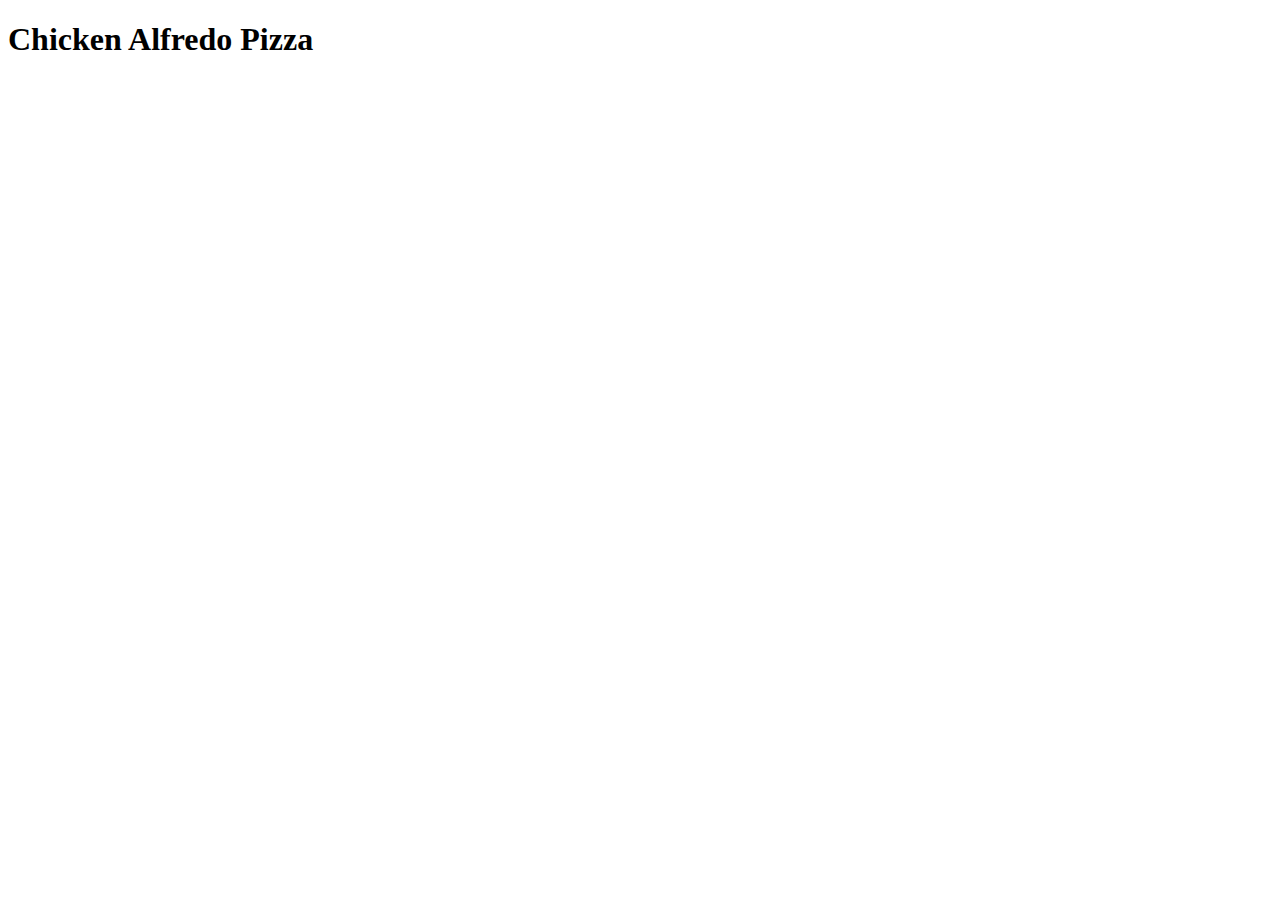
==== recipes/pizza.html @ 6213a2bc "Recipes and pizza.html setup and added" ====
<!DOCTYPE html>
<html lang="en">
<head>
    <meta charset="UTF-8">
    <meta name="viewport" content="width=device-width, initial-scale=1.0">
    <title>Document</title>
</head>
<body>
    <h1>Chicken Alfredo Pizza</h1>
</body>
</html>
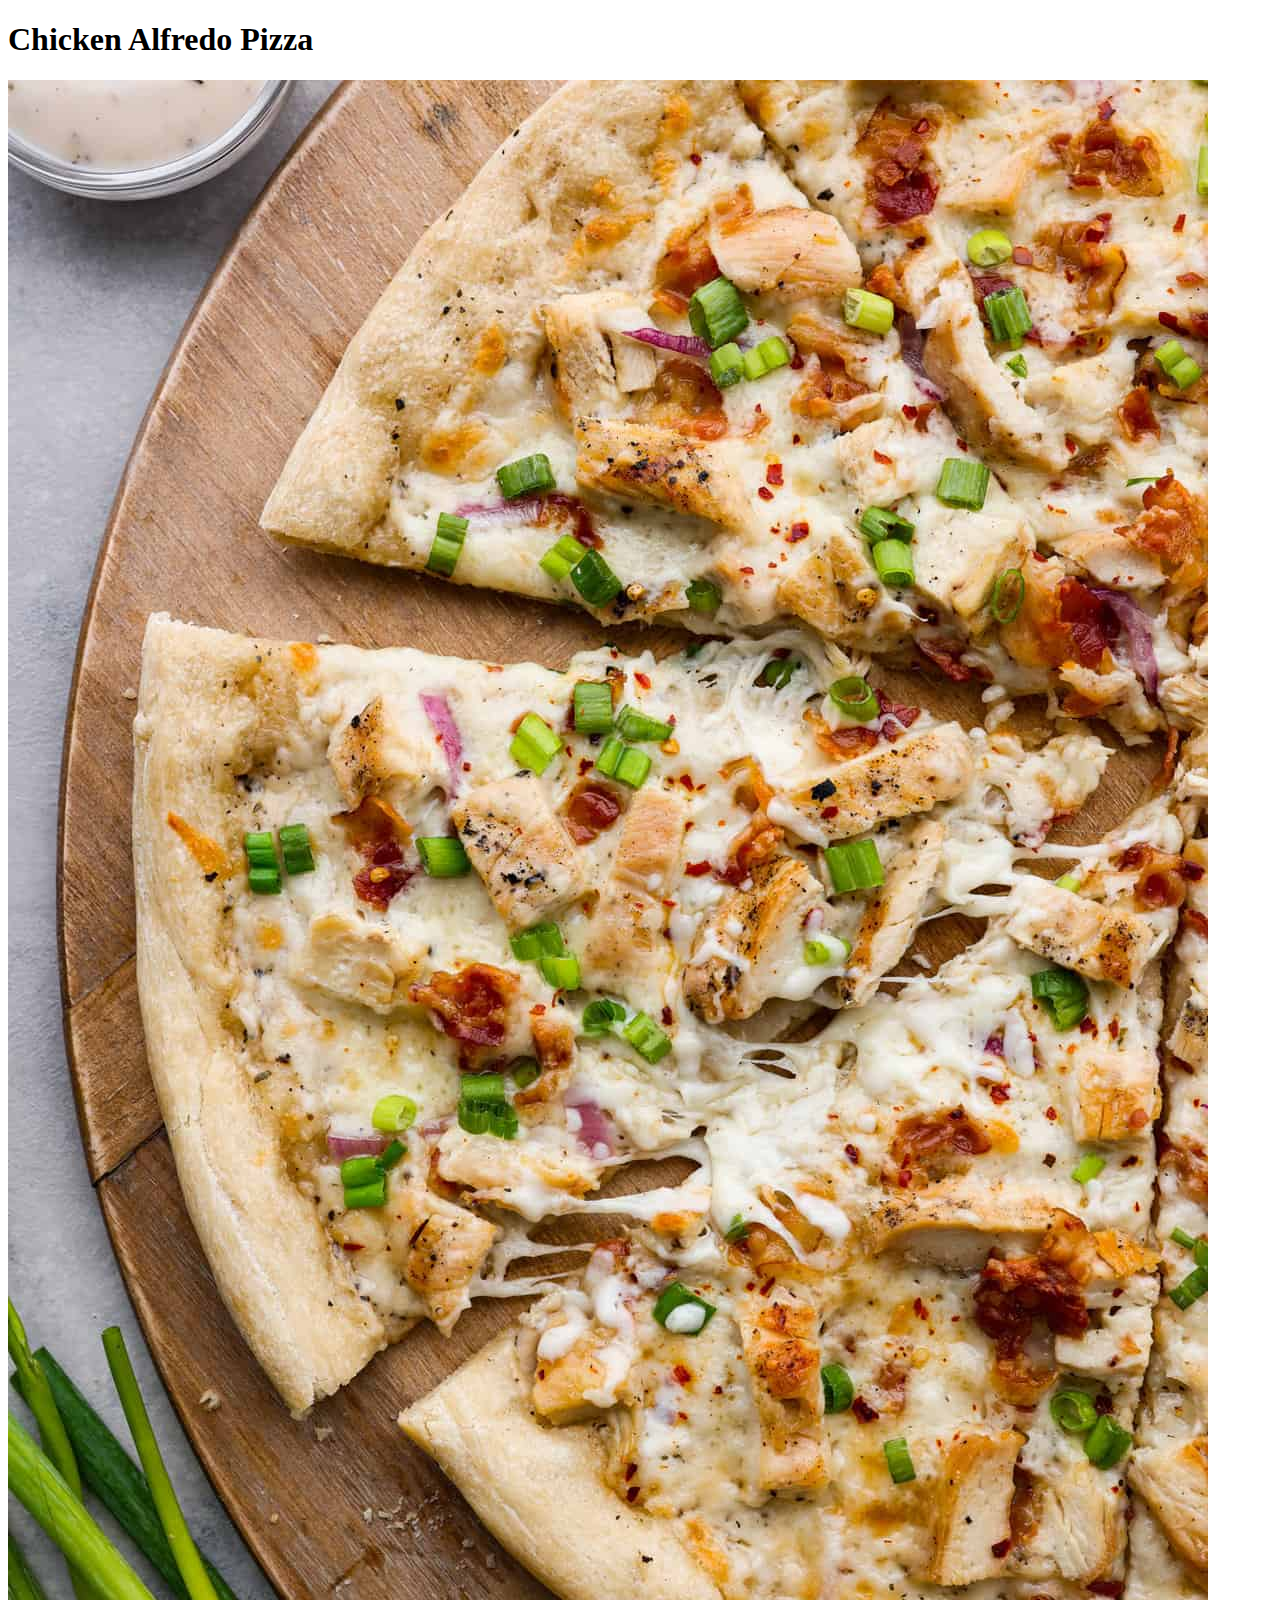
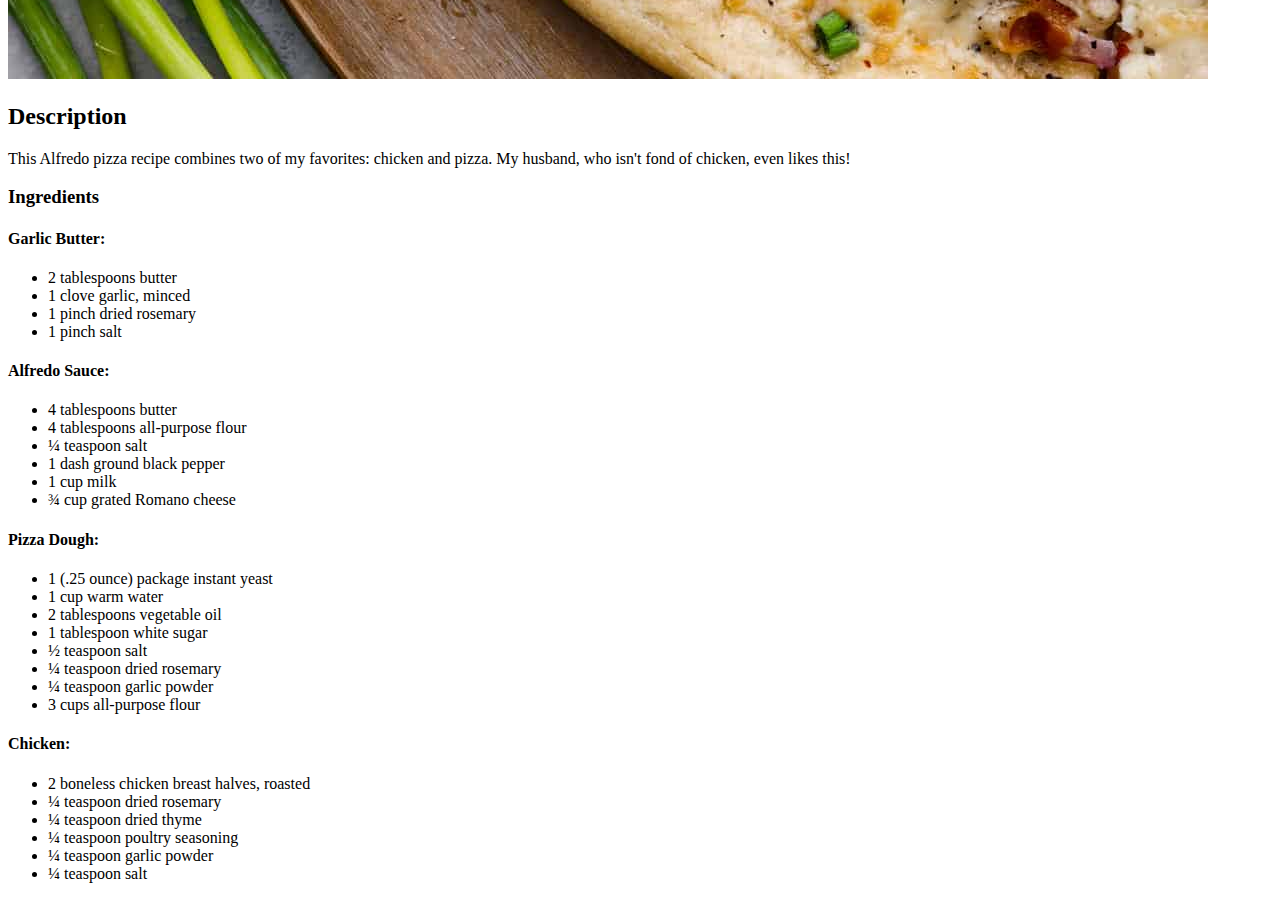
==== commit cf677de7: "added list of ingredients inpizza and media in index" ====
--- a/recipes/pizza.html
+++ b/recipes/pizza.html
@@ -6,6 +6,47 @@
     <title>Document</title>
 </head>
 <body>
+    
     <h1>Chicken Alfredo Pizza</h1>
-</body>
+    <img src="../images/pizza.jpg" alt="Alfredo style pizza ready on top of a wood cutting table">
+    <h2>Description</h2>
+    <p>This Alfredo pizza recipe combines two of my favorites: chicken and pizza. My husband, who isn't fond of chicken, even likes this!</p>
+    <h3>Ingredients</h3>
+    <h4>Garlic Butter:</h4>
+    <ul>
+        <li>2 tablespoons butter</li>
+        <li>1 clove garlic, minced</li>
+        <li>1 pinch dried rosemary</li>
+        <li>1 pinch salt</li>
+    </ul>
+    <h4>Alfredo Sauce:</h4>
+    <ul>
+        <li>4 tablespoons butter</li>
+        <li>4 tablespoons all-purpose flour</li>
+        <li>¼ teaspoon salt</li>
+        <li>1 dash ground black pepper</li>
+        <li>1 cup milk</li>
+        <li>¾ cup grated Romano cheese</li>
+    </ul>
+    <h4>Pizza Dough:</h4>
+    <ul>
+        <li>1 (.25 ounce) package instant yeast</li>
+        <li>1 cup warm water</li>
+        <li>2 tablespoons vegetable oil</li>
+        <li>1 tablespoon white sugar</li>
+        <li>½ teaspoon salt</li>
+        <li>¼ teaspoon dried rosemary</li>
+        <li>¼ teaspoon garlic powder</li>
+        <li>3 cups all-purpose flour</li>
+    </ul>
+    <h4>Chicken:</h4>
+    <ul>
+        <li>2 boneless chicken breast halves, roasted</li>
+        <li>¼ teaspoon dried rosemary</li>
+        <li>¼ teaspoon dried thyme</li>
+        <li>¼ teaspoon poultry seasoning</li>
+        <li>¼ teaspoon garlic powder</li>
+        <li>¼ teaspoon salt</li>
+    </ul>
+    </body>
 </html>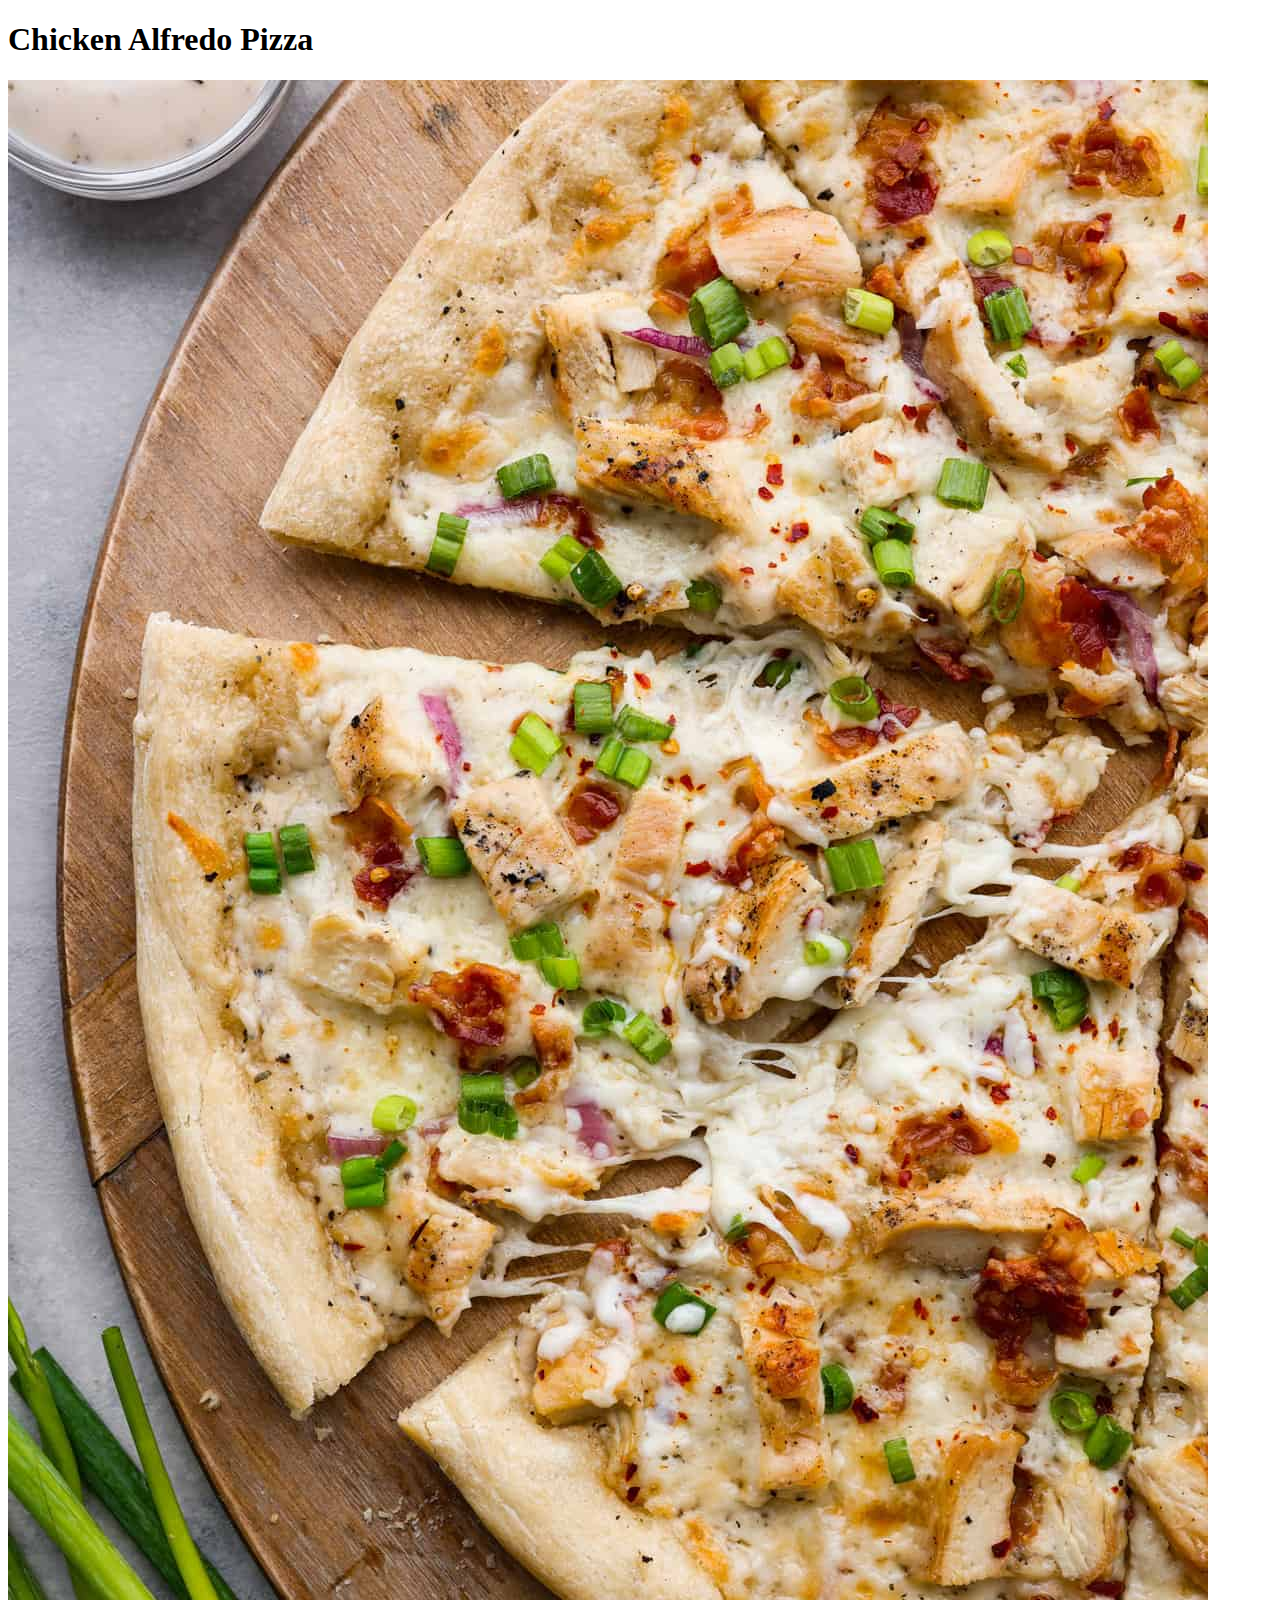
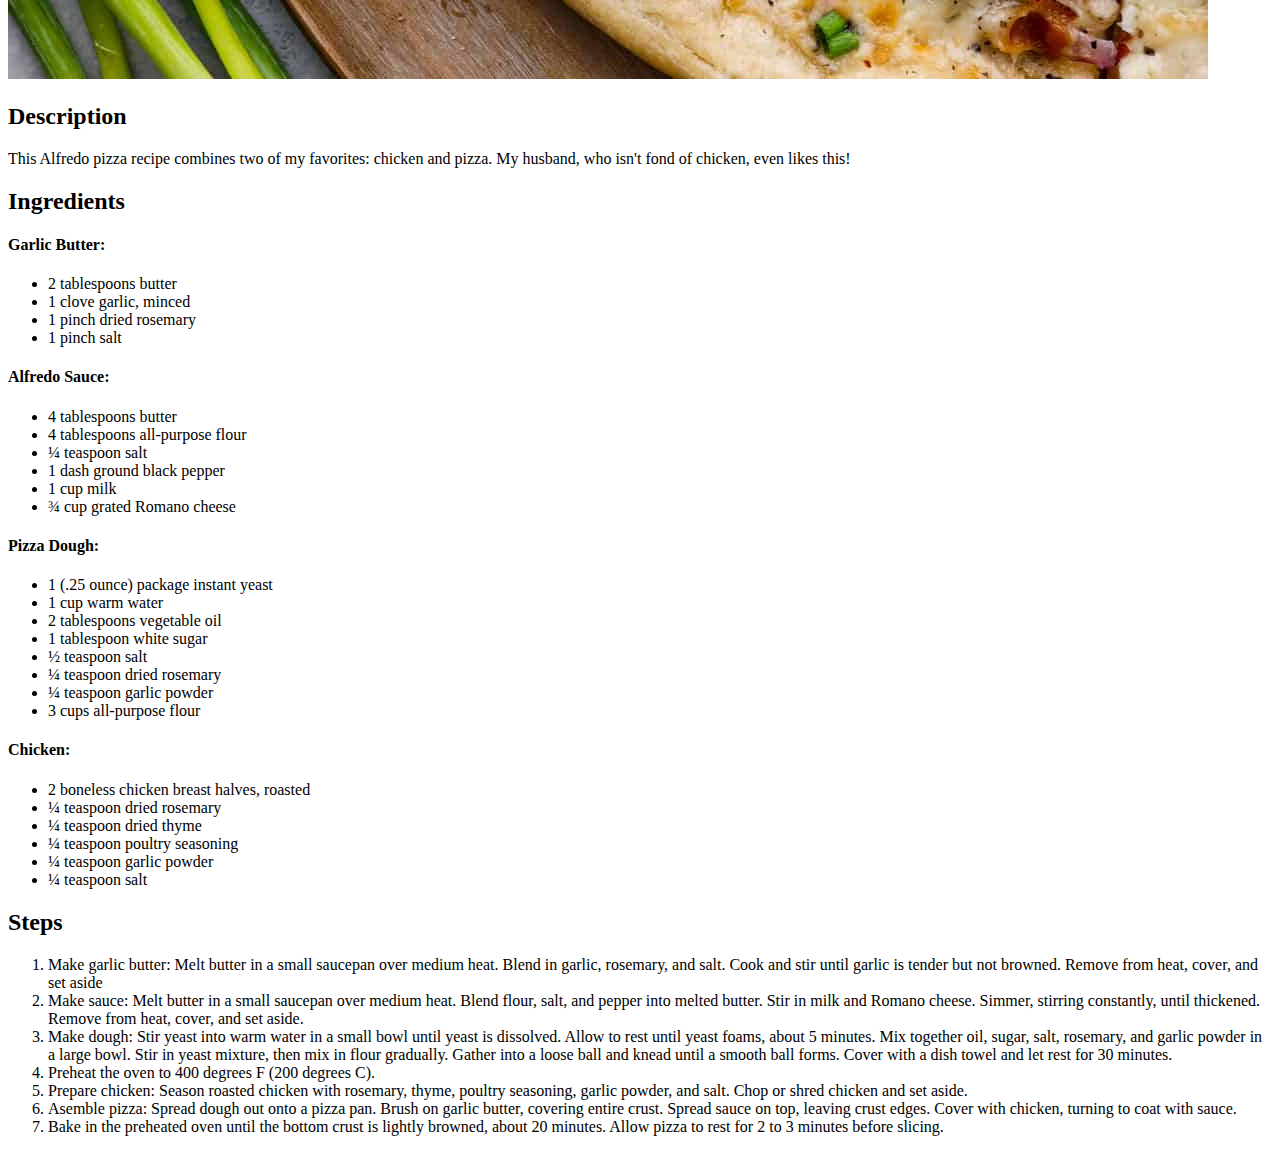
==== commit c7e432bd: "coded and added steak.html added soup" ====
--- a/recipes/pizza.html
+++ b/recipes/pizza.html
@@ -3,15 +3,17 @@
 <head>
     <meta charset="UTF-8">
     <meta name="viewport" content="width=device-width, initial-scale=1.0">
-    <title>Document</title>
+    <title>Pizza</title>
 </head>
 <body>
     
     <h1>Chicken Alfredo Pizza</h1>
     <img src="../images/pizza.jpg" alt="Alfredo style pizza ready on top of a wood cutting table">
+    
     <h2>Description</h2>
     <p>This Alfredo pizza recipe combines two of my favorites: chicken and pizza. My husband, who isn't fond of chicken, even likes this!</p>
-    <h3>Ingredients</h3>
+    
+    <h2>Ingredients</h2>
     <h4>Garlic Butter:</h4>
     <ul>
         <li>2 tablespoons butter</li>
@@ -48,5 +50,16 @@
         <li>¼ teaspoon garlic powder</li>
         <li>¼ teaspoon salt</li>
     </ul>
+
+    <h2>Steps</h2>
+    <ol>
+        <li>Make garlic butter: Melt butter in a small saucepan over medium heat. Blend in garlic, rosemary, and salt. Cook and stir until garlic is tender but not browned. Remove from heat, cover, and set aside</li>
+        <li>Make sauce: Melt butter in a small saucepan over medium heat. Blend flour, salt, and pepper into melted butter. Stir in milk and Romano cheese. Simmer, stirring constantly, until thickened. Remove from heat, cover, and set aside.</li>
+        <li>Make dough: Stir yeast into warm water in a small bowl until yeast is dissolved. Allow to rest until yeast foams, about 5 minutes. Mix together oil, sugar, salt, rosemary, and garlic powder in a large bowl. Stir in yeast mixture, then mix in flour gradually. Gather into a loose ball and knead until a smooth ball forms. Cover with a dish towel and let rest for 30 minutes.</li>
+        <li>Preheat the oven to 400 degrees F (200 degrees C).</li>
+        <li>Prepare chicken: Season roasted chicken with rosemary, thyme, poultry seasoning, garlic powder, and salt. Chop or shred chicken and set aside.</li>
+        <li>Asemble pizza: Spread dough out onto a pizza pan. Brush on garlic butter, covering entire crust. Spread sauce on top, leaving crust edges. Cover with chicken, turning to coat with sauce.</li>
+        <li>Bake in the preheated oven until the bottom crust is lightly browned, about 20 minutes. Allow pizza to rest for 2 to 3 minutes before slicing.</li>
+    </ol>
     </body>
 </html>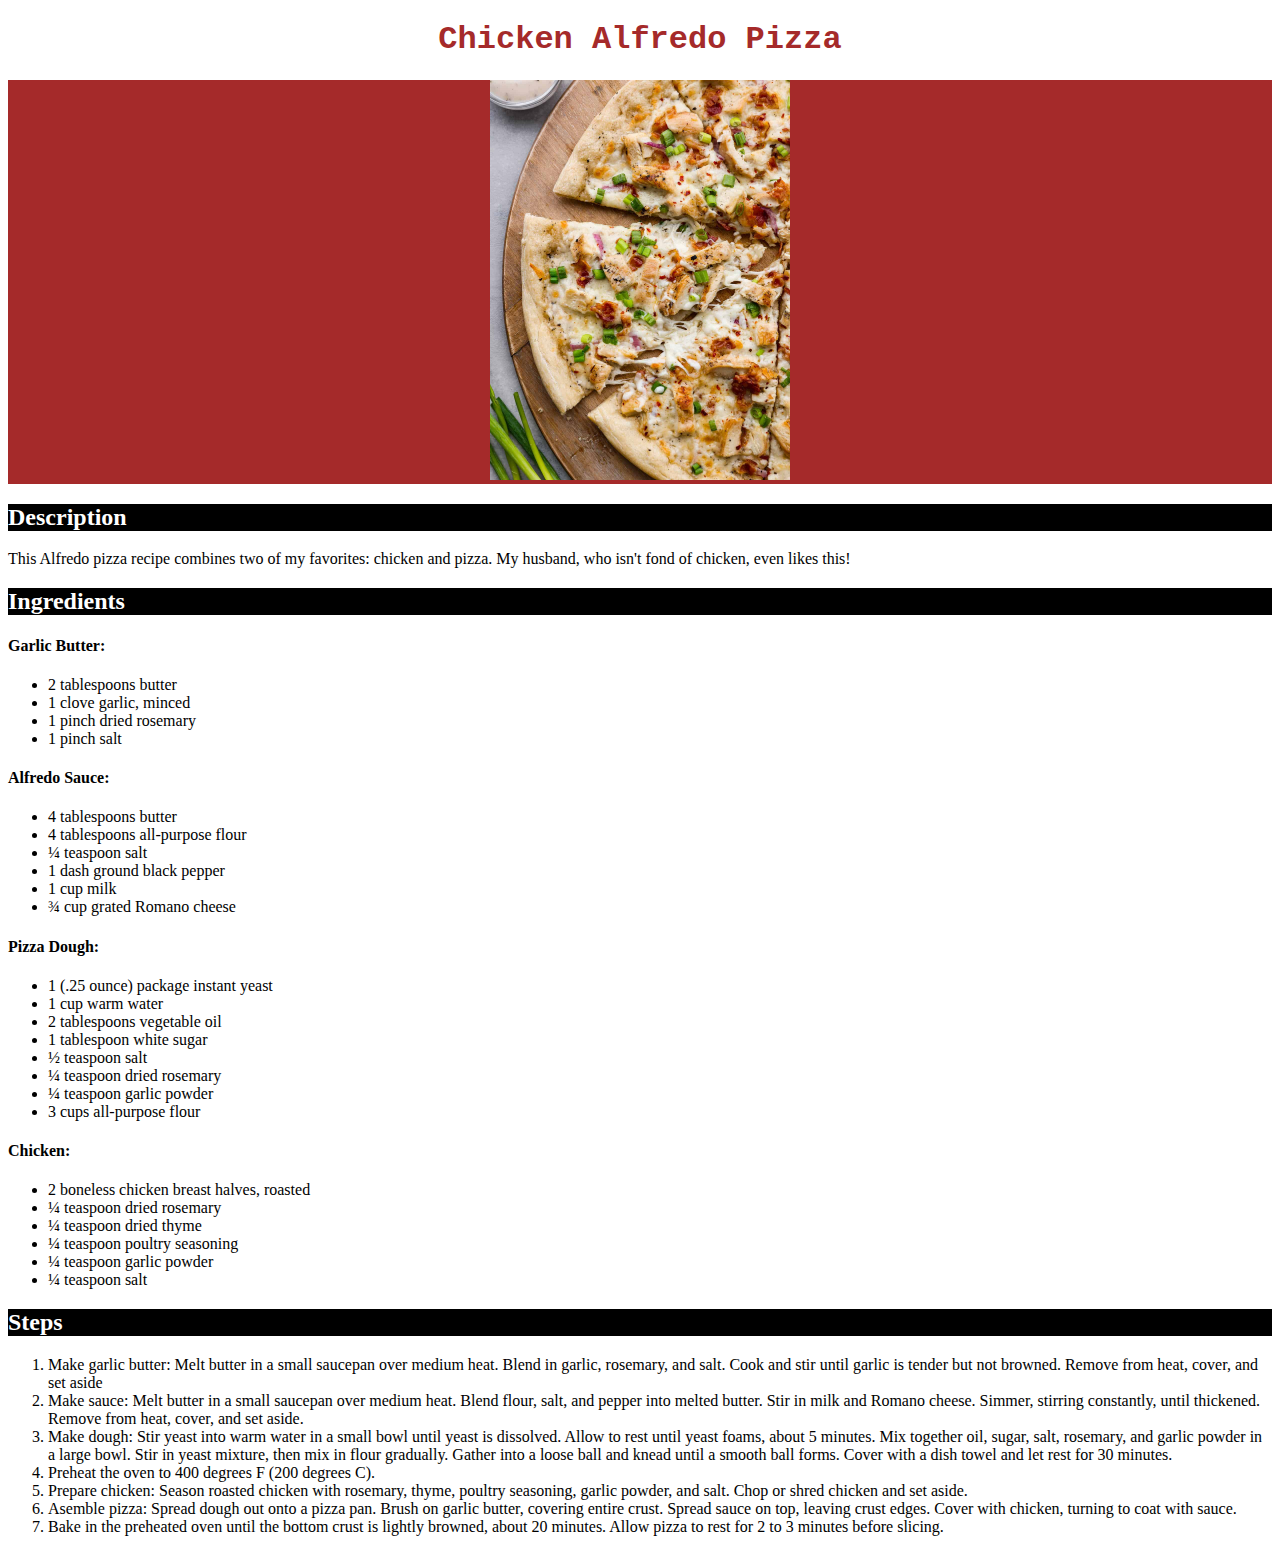
==== commit 9bbbe87e: "added syle.css and colors" ====
--- a/recipes/pizza.html
+++ b/recipes/pizza.html
@@ -4,16 +4,17 @@
     <meta charset="UTF-8">
     <meta name="viewport" content="width=device-width, initial-scale=1.0">
     <title>Pizza</title>
+    <link rel="stylesheet" href="../style.css">
 </head>
 <body>
-    
-    <h1>Chicken Alfredo Pizza</h1>
-    <img src="../images/pizza.jpg" alt="Alfredo style pizza ready on top of a wood cutting table">
-    
-    <h2>Description</h2>
+    <h1 class="title">Chicken Alfredo Pizza</h1>
+    <div class="center">
+    <img class="img" src="../images/pizza.jpg" alt="Alfredo style pizza ready on top of a wood cutting table">
+    </div>
+    <h2 class="subtitle">Description</h2>
     <p>This Alfredo pizza recipe combines two of my favorites: chicken and pizza. My husband, who isn't fond of chicken, even likes this!</p>
     
-    <h2>Ingredients</h2>
+    <h2 class="subtitle">Ingredients</h2>
     <h4>Garlic Butter:</h4>
     <ul>
         <li>2 tablespoons butter</li>
@@ -51,7 +52,7 @@
         <li>¼ teaspoon salt</li>
     </ul>
 
-    <h2>Steps</h2>
+    <h2 class="subtitle">Steps</h2>
     <ol>
         <li>Make garlic butter: Melt butter in a small saucepan over medium heat. Blend in garlic, rosemary, and salt. Cook and stir until garlic is tender but not browned. Remove from heat, cover, and set aside</li>
         <li>Make sauce: Melt butter in a small saucepan over medium heat. Blend flour, salt, and pepper into melted butter. Stir in milk and Romano cheese. Simmer, stirring constantly, until thickened. Remove from heat, cover, and set aside.</li>
--- a/style.css
+++ b/style.css
@@ -0,0 +1,18 @@
+.title{
+    color: brown;
+    font-family: 'Courier New', Courier, monospace;
+    text-align: center;
+}
+.subtitle{
+    color: white;
+    background-color: black;
+    font-family: 'Times New Roman', Times, serif;
+}
+.img{
+    width: 300px;
+    height: auto;
+}
+.center{
+    text-align: center;
+    background-color: brown;
+}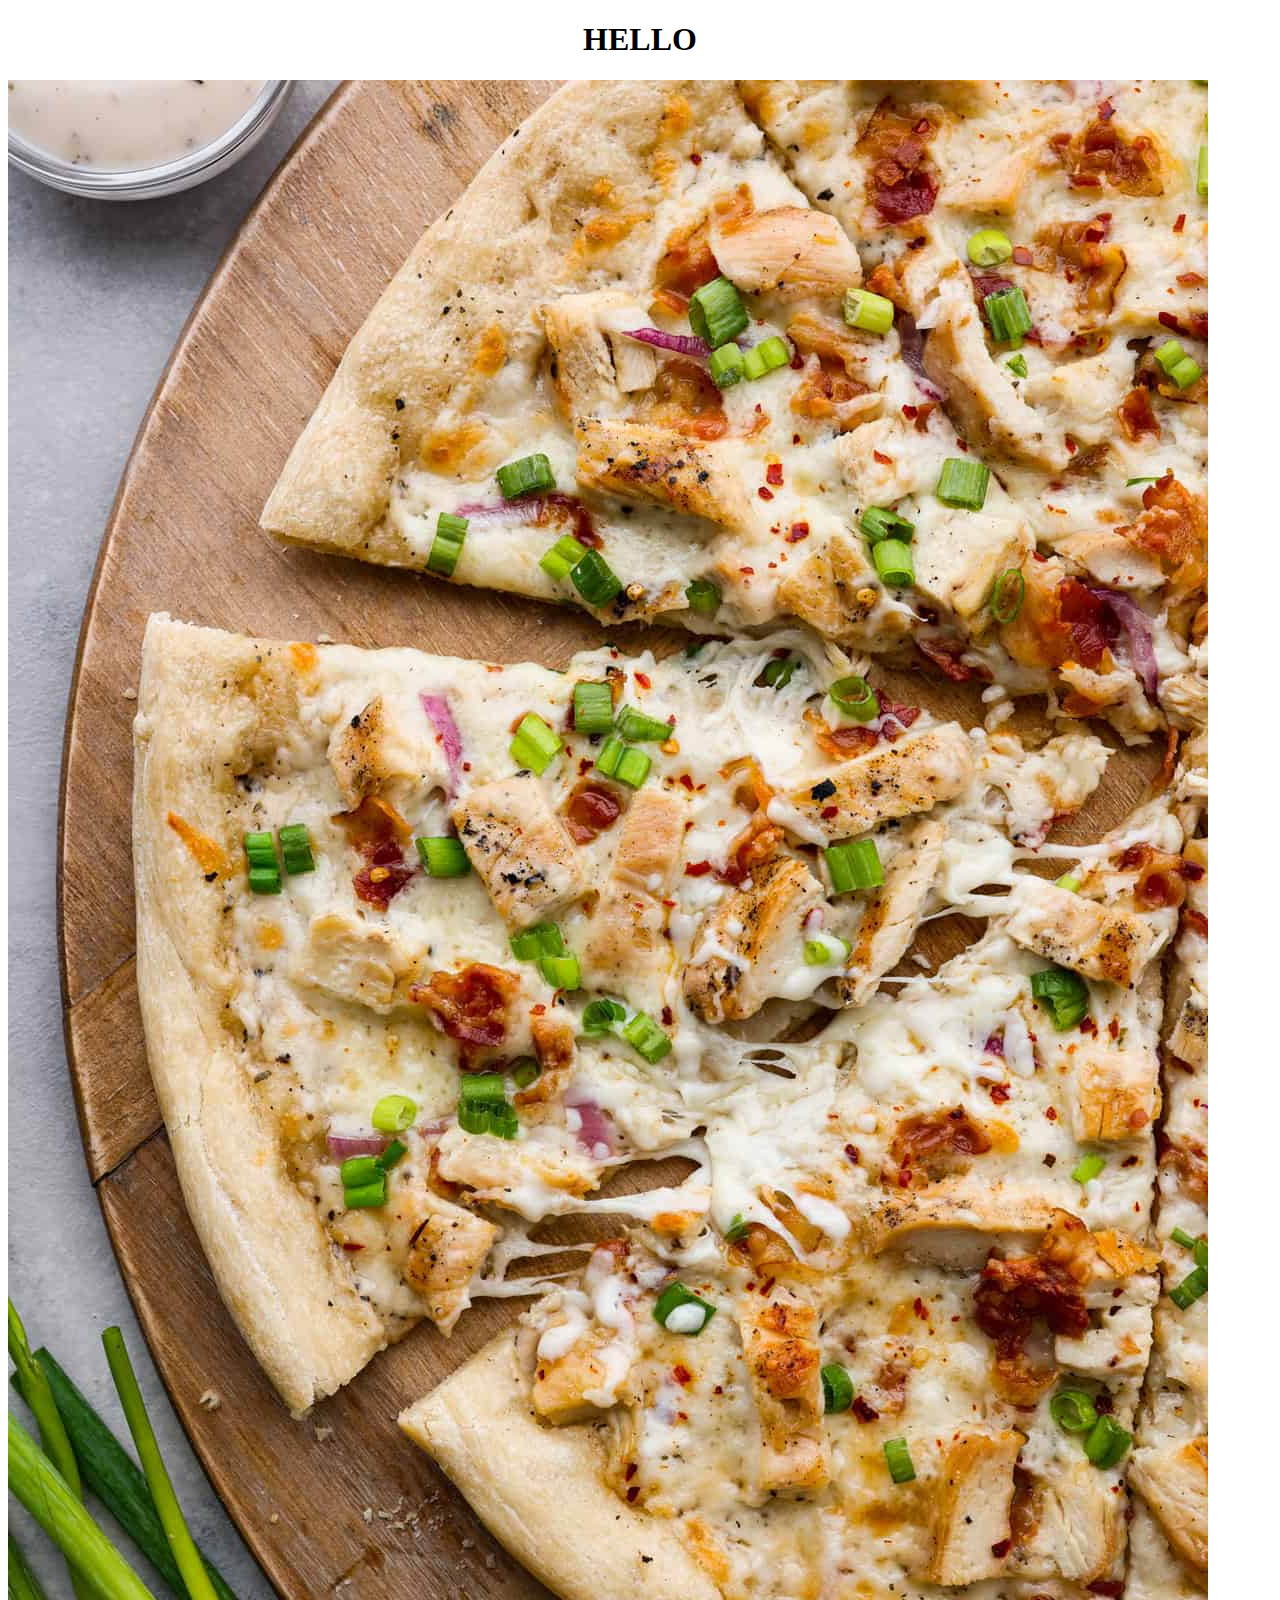
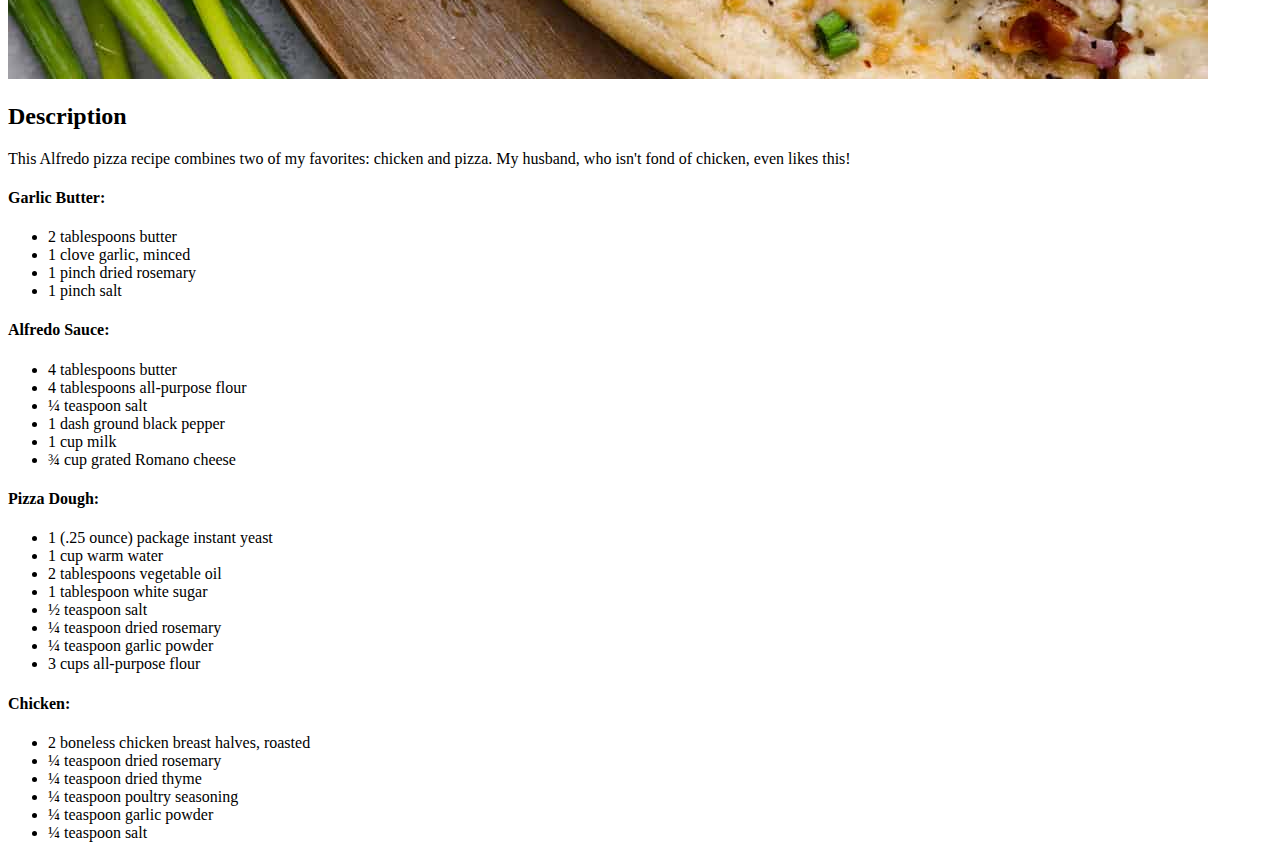
==== commit a2203cfb: "flexbox 2 containers 4 items" ====
--- a/recipes/pizza.html
+++ b/recipes/pizza.html
@@ -2,65 +2,65 @@
 <html lang="en">
 <head>
     <meta charset="UTF-8">
-    <meta name="viewport" content="width=device-width, initial-scale=1.0">
-    <title>Pizza</title>
+    <title>Document</title>
     <link rel="stylesheet" href="../style.css">
 </head>
 <body>
-    <h1 class="title">Chicken Alfredo Pizza</h1>
-    <div class="center">
-    <img class="img" src="../images/pizza.jpg" alt="Alfredo style pizza ready on top of a wood cutting table">
-    </div>
-    <h2 class="subtitle">Description</h2>
-    <p>This Alfredo pizza recipe combines two of my favorites: chicken and pizza. My husband, who isn't fond of chicken, even likes this!</p>
-    
-    <h2 class="subtitle">Ingredients</h2>
-    <h4>Garlic Butter:</h4>
-    <ul>
-        <li>2 tablespoons butter</li>
-        <li>1 clove garlic, minced</li>
-        <li>1 pinch dried rosemary</li>
-        <li>1 pinch salt</li>
-    </ul>
-    <h4>Alfredo Sauce:</h4>
-    <ul>
-        <li>4 tablespoons butter</li>
-        <li>4 tablespoons all-purpose flour</li>
-        <li>¼ teaspoon salt</li>
-        <li>1 dash ground black pepper</li>
-        <li>1 cup milk</li>
-        <li>¾ cup grated Romano cheese</li>
-    </ul>
-    <h4>Pizza Dough:</h4>
-    <ul>
-        <li>1 (.25 ounce) package instant yeast</li>
-        <li>1 cup warm water</li>
-        <li>2 tablespoons vegetable oil</li>
-        <li>1 tablespoon white sugar</li>
-        <li>½ teaspoon salt</li>
-        <li>¼ teaspoon dried rosemary</li>
-        <li>¼ teaspoon garlic powder</li>
-        <li>3 cups all-purpose flour</li>
-    </ul>
-    <h4>Chicken:</h4>
-    <ul>
-        <li>2 boneless chicken breast halves, roasted</li>
-        <li>¼ teaspoon dried rosemary</li>
-        <li>¼ teaspoon dried thyme</li>
-        <li>¼ teaspoon poultry seasoning</li>
-        <li>¼ teaspoon garlic powder</li>
-        <li>¼ teaspoon salt</li>
-    </ul>
 
-    <h2 class="subtitle">Steps</h2>
-    <ol>
-        <li>Make garlic butter: Melt butter in a small saucepan over medium heat. Blend in garlic, rosemary, and salt. Cook and stir until garlic is tender but not browned. Remove from heat, cover, and set aside</li>
-        <li>Make sauce: Melt butter in a small saucepan over medium heat. Blend flour, salt, and pepper into melted butter. Stir in milk and Romano cheese. Simmer, stirring constantly, until thickened. Remove from heat, cover, and set aside.</li>
-        <li>Make dough: Stir yeast into warm water in a small bowl until yeast is dissolved. Allow to rest until yeast foams, about 5 minutes. Mix together oil, sugar, salt, rosemary, and garlic powder in a large bowl. Stir in yeast mixture, then mix in flour gradually. Gather into a loose ball and knead until a smooth ball forms. Cover with a dish towel and let rest for 30 minutes.</li>
-        <li>Preheat the oven to 400 degrees F (200 degrees C).</li>
-        <li>Prepare chicken: Season roasted chicken with rosemary, thyme, poultry seasoning, garlic powder, and salt. Chop or shred chicken and set aside.</li>
-        <li>Asemble pizza: Spread dough out onto a pizza pan. Brush on garlic butter, covering entire crust. Spread sauce on top, leaving crust edges. Cover with chicken, turning to coat with sauce.</li>
-        <li>Bake in the preheated oven until the bottom crust is lightly browned, about 20 minutes. Allow pizza to rest for 2 to 3 minutes before slicing.</li>
-    </ol>
-    </body>
+        <h1 style="text-align: center;">HELLO</h1>
+       
+        <div class="container">
+            <div class="item">
+                <img src="../images/pizza.jpg">
+            </div>
+            <div class="item2">
+                <h2>Description</h2>
+                <p>This Alfredo pizza recipe combines two of my favorites: chicken and pizza. My husband, who isn't fond of chicken, even likes this!</p>
+            </div>
+        </div>
+        <div class="container2">
+            <div class="item3" id="test">
+                <h4>Garlic Butter:</h4>
+                <ul>
+                    <li>2 tablespoons butter</li>
+                    <li>1 clove garlic, minced</li>
+                    <li>1 pinch dried rosemary</li>
+                    <li>1 pinch salt</li>
+                </ul>
+                <h4>Alfredo Sauce:</h4>
+                <ul>
+                    <li>4 tablespoons butter</li>
+                    <li>4 tablespoons all-purpose flour</li>
+                    <li>¼ teaspoon salt</li>
+                    <li>1 dash ground black pepper</li>
+                    <li>1 cup milk</li>
+                    <li>¾ cup grated Romano cheese</li>
+                </ul>
+                <h4>Pizza Dough:</h4>
+                <ul>
+                    <li>1 (.25 ounce) package instant yeast</li>
+                    <li>1 cup warm water</li>
+                    <li>2 tablespoons vegetable oil</li>
+                    <li>1 tablespoon white sugar</li>
+                    <li>½ teaspoon salt</li>
+                    <li>¼ teaspoon dried rosemary</li>
+                    <li>¼ teaspoon garlic powder</li>
+                    <li>3 cups all-purpose flour</li>
+                </ul>
+                <h4>Chicken:</h4>
+                <ul>
+                    <li>2 boneless chicken breast halves, roasted</li>
+                    <li>¼ teaspoon dried rosemary</li>
+                    <li>¼ teaspoon dried thyme</li>
+                    <li>¼ teaspoon poultry seasoning</li>
+                    <li>¼ teaspoon garlic powder</li>
+                    <li>¼ teaspoon salt</li>
+                </ul>
+            </div>
+            <div class="item4">
+                
+            </div>
+        </div>  
+
+</body>
 </html>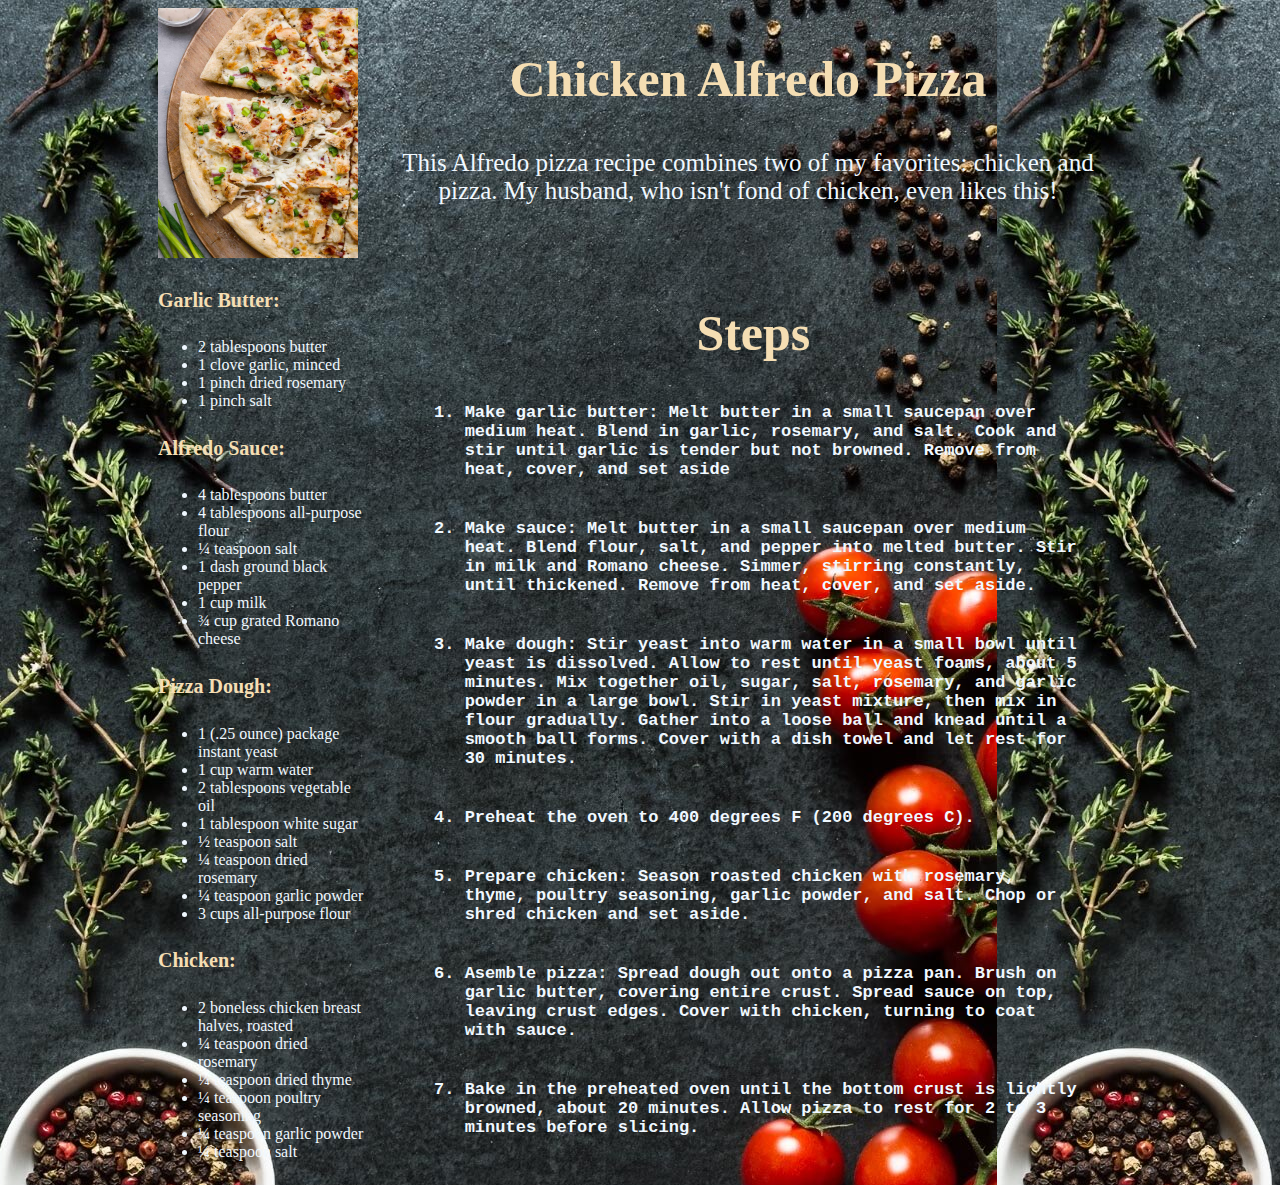
==== commit 95e73419: "changed style and html" ====
--- a/recipes/pizza.html
+++ b/recipes/pizza.html
@@ -2,19 +2,18 @@
 <html lang="en">
 <head>
     <meta charset="UTF-8">
-    <title>Document</title>
+    <title>Pizza</title>
     <link rel="stylesheet" href="../style.css">
 </head>
 <body>
 
-        <h1 style="text-align: center;">HELLO</h1>
        
         <div class="container">
             <div class="item">
                 <img src="../images/pizza.jpg">
             </div>
             <div class="item2">
-                <h2>Description</h2>
+                <h2>Chicken Alfredo Pizza</h2>
                 <p>This Alfredo pizza recipe combines two of my favorites: chicken and pizza. My husband, who isn't fond of chicken, even likes this!</p>
             </div>
         </div>
@@ -58,7 +57,16 @@
                 </ul>
             </div>
             <div class="item4">
-                
+                <h2 class="subtitle">Steps</h2>
+                <ol>
+                    <li>Make garlic butter: Melt butter in a small saucepan over medium heat. Blend in garlic, rosemary, and salt. Cook and stir until garlic is tender but not browned. Remove from heat, cover, and set aside</li>
+                    <li>Make sauce: Melt butter in a small saucepan over medium heat. Blend flour, salt, and pepper into melted butter. Stir in milk and Romano cheese. Simmer, stirring constantly, until thickened. Remove from heat, cover, and set aside.</li>
+                    <li>Make dough: Stir yeast into warm water in a small bowl until yeast is dissolved. Allow to rest until yeast foams, about 5 minutes. Mix together oil, sugar, salt, rosemary, and garlic powder in a large bowl. Stir in yeast mixture, then mix in flour gradually. Gather into a loose ball and knead until a smooth ball forms. Cover with a dish towel and let rest for 30 minutes.</li>
+                    <li>Preheat the oven to 400 degrees F (200 degrees C).</li>
+                    <li>Prepare chicken: Season roasted chicken with rosemary, thyme, poultry seasoning, garlic powder, and salt. Chop or shred chicken and set aside.</li>
+                    <li>Asemble pizza: Spread dough out onto a pizza pan. Brush on garlic butter, covering entire crust. Spread sauce on top, leaving crust edges. Cover with chicken, turning to coat with sauce.</li>
+                    <li>Bake in the preheated oven until the bottom crust is lightly browned, about 20 minutes. Allow pizza to rest for 2 to 3 minutes before slicing.</li>
+                </ol>
             </div>
         </div>  
 
--- a/style.css
+++ b/style.css
@@ -1,18 +1,86 @@
-.title{
-    color: brown;
-    font-family: 'Courier New', Courier, monospace;
-    text-align: center;
+body{
+  background-image: url(.//images/background.jpg);
 }
-.subtitle{
-    color: white;
-    background-color: black;
-    font-family: 'Times New Roman', Times, serif;
+.container {
+  margin-left: 150px;
+  margin-right: 150px;
+  background: transparent;
+  display: flex;
+  align-items: stretch;
+  justify-content: space-evenly;
+  gap: 16px;
 }
-.img{
-    width: 300px;
-    height: auto;
+
+.item {
+  flex-grow: 1;
+  flex-basis: 5px;
+  
 }
-.center{
-    text-align: center;
-    background-color: brown;
+.item2 {
+  flex-grow: 3;
+  background: transparent;
+}
+.item img{
+  height: 250px;
+  width: 200px;
+}
+ul{
+  color: black;
+}
+.container2 {
+  margin-left: 150px;
+  margin-right: 150px;
+  background: transparent;
+  display: flex;
+  gap: 16px;
+  justify-content: space-around;
+}
+.item3 {
+  flex-grow: 1;
+  flex-basis: 1000px;
+  background: transparent;
+}
+.item4 {
+  flex-grow: 1;
+  flex-basis: 3500px;
+  background: transparent;
+  align-self: flex-start;
+}
+h1{
+  text-align: center;
+  margin: -5px;
+  color: aliceblue;
+  font-size: 100px;
+}
+h2{
+  text-align: center;
+  font-size: 50px;
+  color: wheat;
+}
+p{
+  text-align: center;
+  font-size: 25px;
+  color: aliceblue;
+}
+h4{
+  color: wheat;
+  font-size: 20px;
+}
+ul li{
+  color: aliceblue;
+}
+ol li{
+  color: aliceblue;
+  margin: 40px;
+  font-size: 17px;
+  font-weight: 800;
+  font-family: 'Courier New', Courier, monospace;
+}
+.none li{
+  color: aliceblue;
+  margin: 20px;
+}
+a{
+  color: aquamarine;
+  margin: 20px;
 }